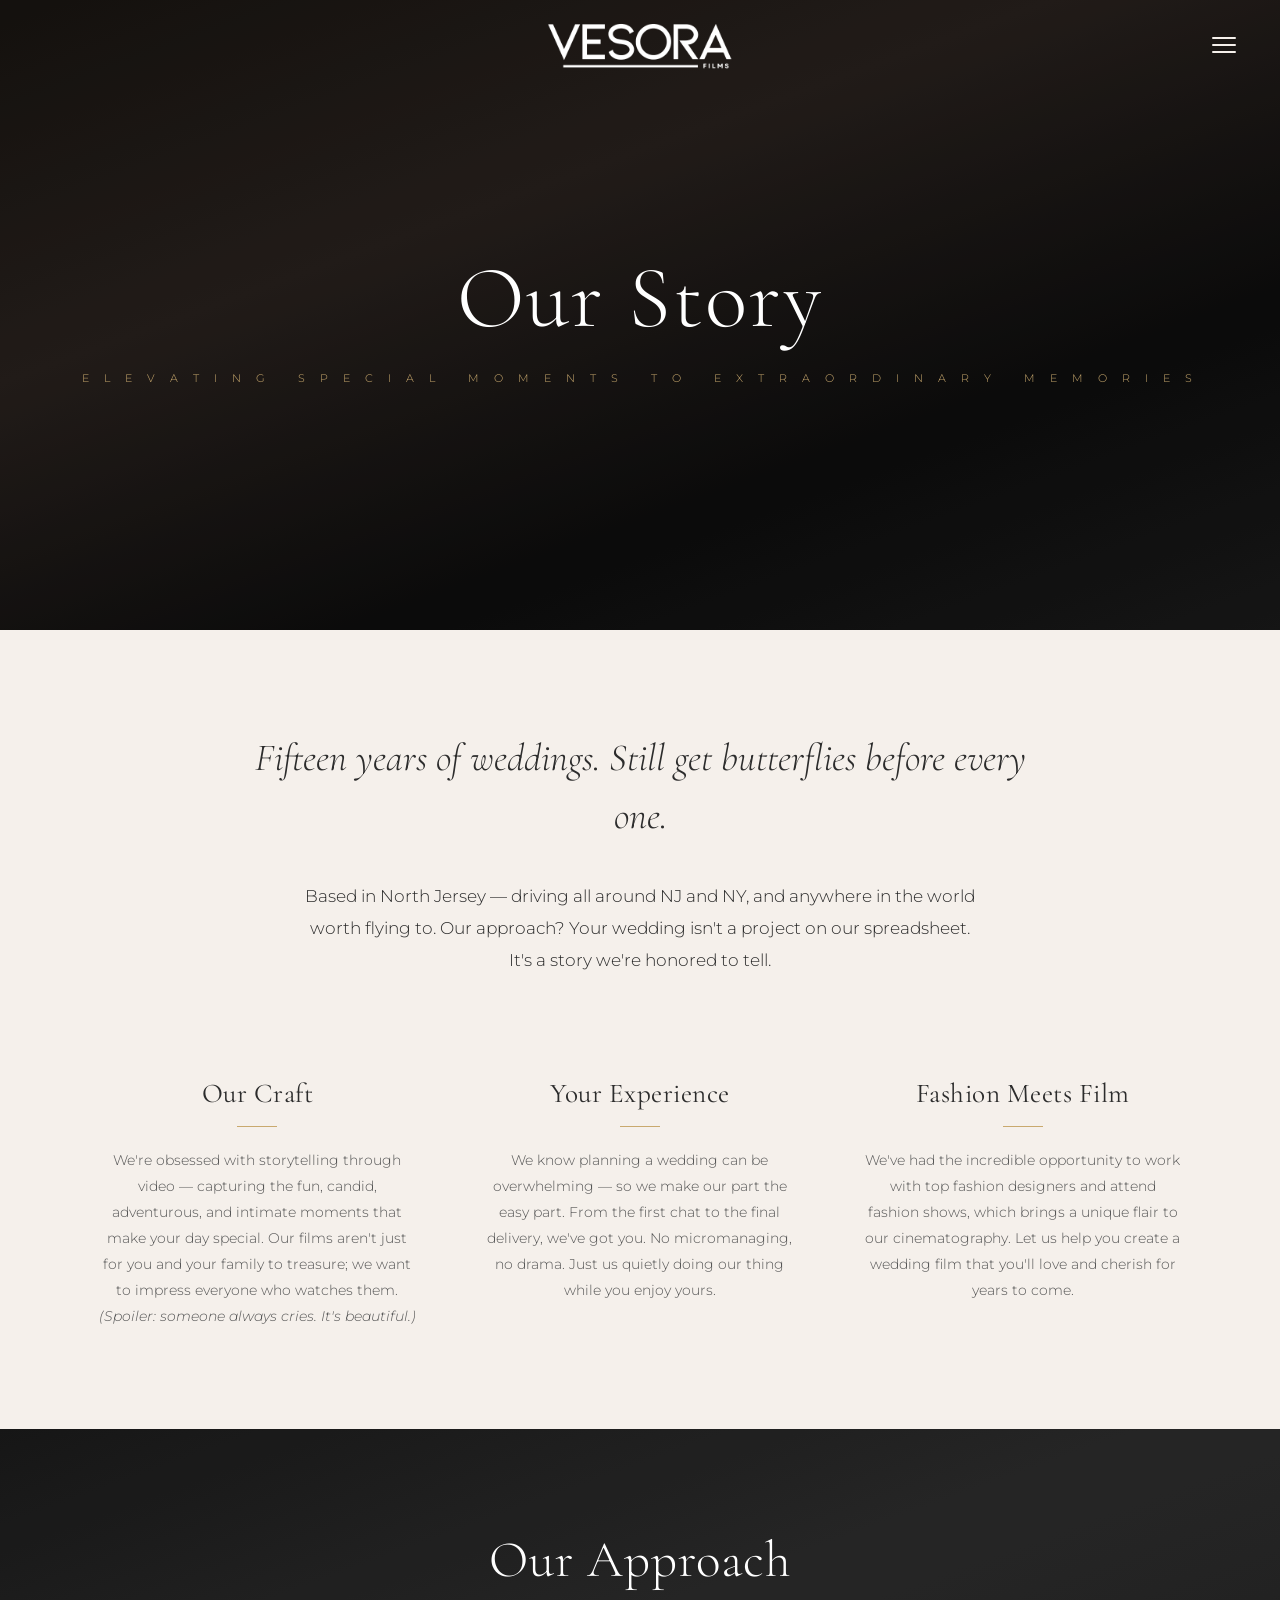
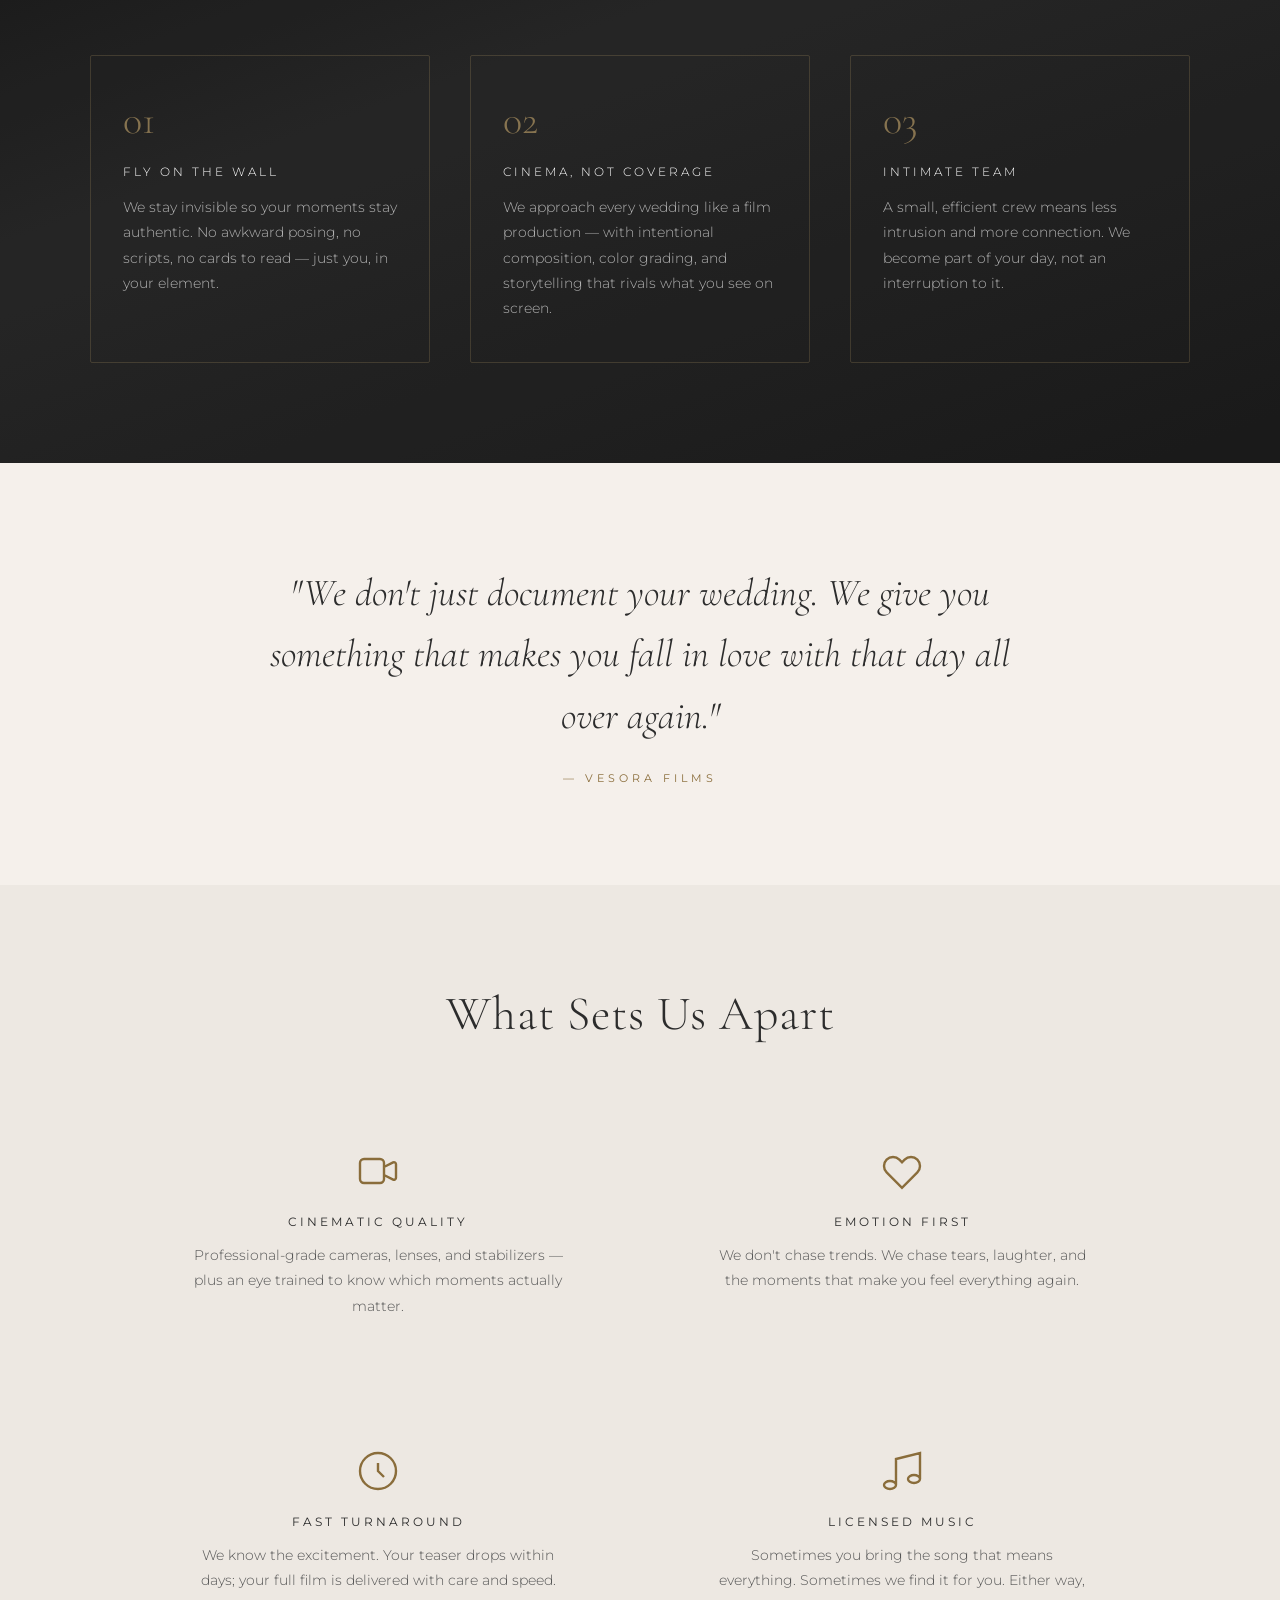
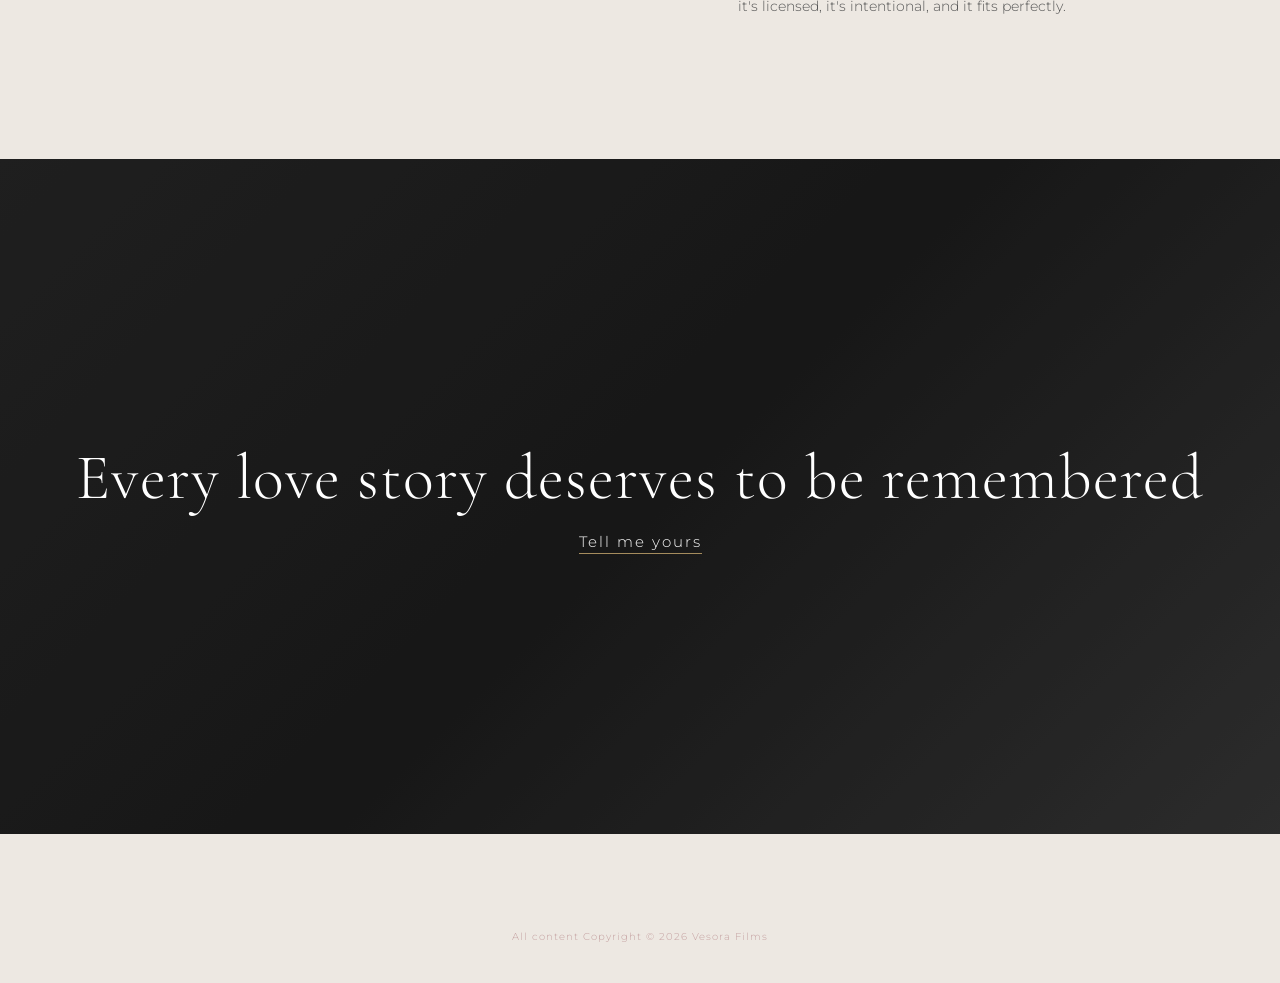
==== about.html @ 6b3a8701 "Initial commit — Vesora Films website" ====
<!DOCTYPE html>
<html lang="en">
<head>
    <meta charset="UTF-8">
    <meta name="viewport" content="width=device-width, initial-scale=1.0">
    <title>About — VESORA FILMS</title>
    <meta name="description" content="About Vesora Films — 15+ years of cinematic wedding videography serving New Jersey, New York, and worldwide. Raw. Real. Unrivaled.">
    <meta name="keywords" content="about Vesora Films, wedding videographer Clifton NJ, cinematic wedding filmmaker NYC, Long Island wedding cinematography, tri-state wedding video, Clifton, Paterson, Passaic, Wayne, Montclair, Morristown, Princeton, Hoboken, Jersey City, Newark, Fort Lee, Paramus, Hackensack, Ridgewood, Englewood, Teaneck, Short Hills, Summit, Westfield, Red Bank, Asbury Park, Atlantic City, Cape May, Manhattan, Brooklyn, Queens, Bronx, Staten Island, Long Island, Hamptons, Westchester, White Plains, Tarrytown, Garden City, Great Neck, Oyster Bay, Greenwich, Stamford, New Haven">
    <meta name="author" content="Vesora Films">
    <meta property="og:title" content="About — Vesora Films">
    <meta property="og:description" content="15+ years of cinematic wedding filmmaking serving New Jersey, New York, and worldwide.">
    <meta property="og:type" content="website">
    <meta name="geo.region" content="US-NJ">
    <meta name="geo.placename" content="Clifton, New Jersey">
    <link rel="stylesheet" href="style.css">
    <link rel="stylesheet" href="about.css">
    <link rel="preconnect" href="https://fonts.googleapis.com">
    <link rel="preconnect" href="https://fonts.gstatic.com" crossorigin>
    <link href="https://fonts.googleapis.com/css2?family=Cormorant+Garamond:ital,wght@0,300;0,400;1,300;1,400&family=Montserrat:wght@200;300;400&display=swap" rel="stylesheet">

    <script type="application/ld+json">
    {
      "@context": "https://schema.org",
      "@type": "LocalBusiness",
      "name": "Vesora Films",
      "description": "Cinematic wedding and event videography. Raw. Real. Unrivaled.",
      "url": "https://vesorafilms.com",
      "image": "logo-dark.png",
      "address": {
        "@type": "PostalAddress",
        "addressLocality": "Clifton",
        "addressRegion": "NJ",
        "addressCountry": "US"
      },
      "areaServed": [
        {"@type": "State", "name": "New Jersey"},
        {"@type": "State", "name": "New York"},
        {"@type": "State", "name": "Connecticut"},
        {"@type": "City", "name": "Clifton, NJ"},
        {"@type": "City", "name": "Paterson, NJ"},
        {"@type": "City", "name": "Passaic, NJ"},
        {"@type": "City", "name": "Wayne, NJ"},
        {"@type": "City", "name": "Montclair, NJ"},
        {"@type": "City", "name": "Morristown, NJ"},
        {"@type": "City", "name": "Hoboken, NJ"},
        {"@type": "City", "name": "Jersey City, NJ"},
        {"@type": "City", "name": "Newark, NJ"},
        {"@type": "City", "name": "Fort Lee, NJ"},
        {"@type": "City", "name": "Paramus, NJ"},
        {"@type": "City", "name": "Hackensack, NJ"},
        {"@type": "City", "name": "Ridgewood, NJ"},
        {"@type": "City", "name": "Englewood, NJ"},
        {"@type": "City", "name": "Princeton, NJ"},
        {"@type": "City", "name": "Short Hills, NJ"},
        {"@type": "City", "name": "Red Bank, NJ"},
        {"@type": "City", "name": "Asbury Park, NJ"},
        {"@type": "City", "name": "Manhattan, NY"},
        {"@type": "City", "name": "Brooklyn, NY"},
        {"@type": "City", "name": "Queens, NY"},
        {"@type": "City", "name": "Bronx, NY"},
        {"@type": "City", "name": "Staten Island, NY"},
        {"@type": "City", "name": "Long Island, NY"},
        {"@type": "City", "name": "Hamptons, NY"},
        {"@type": "City", "name": "Westchester, NY"},
        {"@type": "City", "name": "White Plains, NY"},
        {"@type": "City", "name": "Garden City, NY"},
        {"@type": "City", "name": "Great Neck, NY"},
        {"@type": "City", "name": "Greenwich, CT"},
        {"@type": "City", "name": "Stamford, CT"}
      ],
      "priceRange": "$$$",
      "knowsAbout": ["Wedding Videography", "Cinematic Films", "Event Cinematography"]
    }
    </script>
</head>
<body>

  <!-- ===== NAVIGATION ===== -->
  <nav id="navbar">
    <a href="index.html" class="nav-logo" aria-label="Vesora Films">
      <img class="logo-img logo-white" src="logo-white.png" alt="Vesora Films">
      <img class="logo-img logo-dark"  src="logo-dark.png"  alt="Vesora Films">
    </a>
    <button class="hamburger" id="hamburger" aria-label="Menu" aria-expanded="false">
      <span></span><span></span><span></span>
    </button>
  </nav>

  <!-- Mobile Full-Screen Menu -->
  <div class="mobile-menu" id="mobileMenu" aria-hidden="true">
    <ul>
      <li><a href="index.html" class="mob-link">H O M E</a></li>
      <li><a href="about.html" class="mob-link">A B O U T</a></li>
      <li><a href="contact.html" class="mob-link">C O N T A C T</a></li>
      <li><a href="packages.html" class="mob-link">P A C K A G E S</a></li>
      <li><a href="faq.html" class="mob-link">F A Q</a></li>
    </ul>
  </div>

  <!-- ===== ABOUT HERO ===== -->
  <section class="about-hero">
    <div class="about-hero-overlay"></div>
    <div class="about-hero-content">
      <h1 class="about-hero-title">Our Story</h1>
      <p class="about-hero-subtitle">E L E V A T I N G &nbsp; S P E C I A L &nbsp; M O M E N T S &nbsp; T O &nbsp; E X T R A O R D I N A R Y &nbsp; M E M O R I E S</p>
    </div>
  </section>

  <!-- ===== ABOUT INTRO ===== -->
  <section class="about-intro">
    <div class="about-intro-inner">
      <p class="about-intro-lead">
        Fifteen years of weddings. Still get butterflies before every one.
      </p>
      <p class="about-intro-body">
        Based in North Jersey — driving all around NJ and NY, and anywhere in the world worth flying to.
        Our approach? Your wedding isn't a project on our spreadsheet. It's a story we're honored to tell.
      </p>
    </div>
  </section>

  <!-- ===== STORY COLUMNS ===== -->
  <section class="about-story">
    <div class="about-story-inner">
      <div class="story-col">
        <h3 class="story-col-title">Our Craft</h3>
        <p>We're obsessed with storytelling through video — capturing the fun, candid, adventurous, and intimate moments that make your day special. Our films aren't just for you and your family to treasure; we want to impress everyone who watches them. <em>(Spoiler: someone always cries. It's beautiful.)</em></p>
      </div>
      <div class="story-col">
        <h3 class="story-col-title">Your Experience</h3>
        <p>We know planning a wedding can be overwhelming — so we make our part the easy part. From the first chat to the final delivery, we've got you. No micromanaging, no drama. Just us quietly doing our thing while you enjoy yours.</p>
      </div>
      <div class="story-col">
        <h3 class="story-col-title">Fashion Meets Film</h3>
        <p>We've had the incredible opportunity to work with top fashion designers and attend fashion
        shows, which brings a unique flair to our cinematography. Let us help you create a wedding
        film that you'll love and cherish for years to come.</p>
      </div>
    </div>
  </section>

  <!-- ===== PHILOSOPHY ===== -->
  <section class="about-philosophy">
    <div class="about-philosophy-bg"></div>
    <div class="about-philosophy-overlay"></div>
    <div class="about-philosophy-content">
      <h2 class="philosophy-title">Our Approach</h2>
      <div class="philosophy-grid">
        <div class="philosophy-card">
          <span class="philosophy-num">01</span>
          <h3>Fly on the Wall</h3>
          <p>We stay invisible so your moments stay authentic. No awkward posing, no scripts, no cards to read — just you, in your element.</p>
        </div>
        <div class="philosophy-card">
          <span class="philosophy-num">02</span>
          <h3>Cinema, Not Coverage</h3>
          <p>We approach every wedding like a film production — with intentional composition, color grading, and storytelling that rivals what you see on screen.</p>
        </div>
        <div class="philosophy-card">
          <span class="philosophy-num">03</span>
          <h3>Intimate Team</h3>
          <p>A small, efficient crew means less intrusion and more connection. We become part of your day, not an interruption to it.</p>
        </div>
      </div>
    </div>
  </section>

  <!-- ===== SPLIT SECTION — QUOTE ===== -->
  <section class="about-quote-section">
    <div class="about-quote-inner">
      <blockquote class="about-blockquote">
        "We don't just document your wedding. We give you something that makes you fall in love with that day all over again."
      </blockquote>
      <p class="about-quote-attribution">— Vesora Films</p>
    </div>
  </section>

  <!-- ===== WHAT SETS US APART ===== -->
  <section class="about-difference">
    <div class="about-difference-inner">
      <h2 class="about-diff-title">What Sets Us Apart</h2>
      <div class="about-diff-grid">
        <div class="about-diff-item">
          <div class="diff-icon">
            <svg viewBox="0 0 24 24" fill="none" stroke="currentColor" stroke-width="1.2"><path d="M15 10l4.553-2.276A1 1 0 0121 8.618v6.764a1 1 0 01-1.447.894L15 14M5 18h8a2 2 0 002-2V8a2 2 0 00-2-2H5a2 2 0 00-2 2v8a2 2 0 002 2z"/></svg>
          </div>
          <h3>Cinematic Quality</h3>
          <p>Professional-grade cameras, lenses, and stabilizers — plus an eye trained to know which moments actually matter.</p>
        </div>
        <div class="about-diff-item">
          <div class="diff-icon">
            <svg viewBox="0 0 24 24" fill="none" stroke="currentColor" stroke-width="1.2"><path d="M4.318 6.318a4.5 4.5 0 000 6.364L12 20.364l7.682-7.682a4.5 4.5 0 00-6.364-6.364L12 7.636l-1.318-1.318a4.5 4.5 0 00-6.364 0z"/></svg>
          </div>
          <h3>Emotion First</h3>
          <p>We don't chase trends. We chase tears, laughter, and the moments that make you feel everything again.</p>
        </div>
        <div class="about-diff-item">
          <div class="diff-icon">
            <svg viewBox="0 0 24 24" fill="none" stroke="currentColor" stroke-width="1.2"><path d="M12 8v4l3 3m6-3a9 9 0 11-18 0 9 9 0 0118 0z"/></svg>
          </div>
          <h3>Fast Turnaround</h3>
          <p>We know the excitement. Your teaser drops within days; your full film is delivered with care and speed.</p>
        </div>
        <div class="about-diff-item">
          <div class="diff-icon">
            <svg viewBox="0 0 24 24" fill="none" stroke="currentColor" stroke-width="1.2"><path d="M9 19V6l12-3v13M9 19c0 1.105-1.343 2-3 2s-3-.895-3-2 1.343-2 3-2 3 .895 3 2zm12-3c0 1.105-1.343 2-3 2s-3-.895-3-2 1.343-2 3-2 3 .895 3 2z"/></svg>
          </div>
          <h3>Licensed Music</h3>
          <p>Sometimes you bring the song that means everything. Sometimes we find it for you. Either way, it's licensed, it's intentional, and it fits perfectly.</p>
        </div>
      </div>
    </div>
  </section>

  <!-- ===== CTA ===== -->
  <section class="cta-section" id="contact">
    <div class="cta-bg" style="background-image:linear-gradient(135deg, #1a1a1a 0%, #0e0e0e 50%, #2c2c2c 100%)"></div>
    <div class="cta-overlay"></div>
    <div class="cta-content">
      <h2 class="cta-heading">Every love story deserves to be remembered</h2>
      <a href="contact.html" class="cta-link cta-btn">Tell me yours</a>
    </div>
  </section>

  <!-- ===== FOOTER ===== -->
  <footer class="footer">
    <a href="index.html" class="footer-logo" aria-label="Vesora Films">
      <img class="logo-img logo-dark" src="logo-dark.png" alt="Vesora Films" style="width:180px;margin:0 auto;">
    </a>
    <p class="footer-copy">All content Copyright &copy; 2026 Vesora Films</p>
  </footer>

  <script src="script.js"></script>
</body>
</html>
---- style.css ----
/* ── BRAND PALETTE ─────────────────────────────────────────
   Creamy White  #F5F0EB  → backgrounds
   Champagne     #C9A96E  → accents, buttons, labels
   Dark Gray     #2C2C2C  → text
   Dusty Rose    #C4A0A0  → details, arrows, names
   ─────────────────────────────────────────────────────── */
:root {
  --cream:       #F5F0EB;
  --champagne:   #C9A96E;
  --dark:        #2C2C2C;
  --rose:        #C4A0A0;
  --footer-bg:   #EDE8E2;
}

/* =======================================
   VESORA FILMS — style.css
   Vesora Films — vesorafilms.com
   ======================================= */

/* ---- RESET & BASE ---- */
*, *::before, *::after { margin: 0; padding: 0; box-sizing: border-box; }
html { scroll-behavior: smooth; font-size: 16px; }

body {
  font-family: 'Montserrat', sans-serif;
  font-weight: 300;
  color: #2C2C2C;
  background: #F5F0EB;
  overflow-x: hidden;
}

a { text-decoration: none; color: inherit; }
img { display: block; width: 100%; height: 100%; object-fit: cover; }
ul { list-style: none; }

/* ---- NAVIGATION ---- */
#navbar {
  position: fixed;
  top: 0; left: 0; width: 100%;
  z-index: 900;
  display: grid;
  grid-template-columns: 1fr auto 1fr;
  align-items: center;
  padding: 0 40px;
  transition: background 0.35s ease;
}

#navbar.opaque {
  background: rgba(50, 50, 50, 0.45); /* Semi-transparent grey */
  backdrop-filter: blur(8px);
  box-shadow: 0 1px 0 rgba(0,0,0,0.2);
}

.nav-left,
.nav-right {
  display: flex;
  gap: 40px;
  align-items: center;
}

.nav-left  { margin-right: auto; }
.nav-right { margin-left:  auto; }

#navbar a:not(.nav-logo) {
  font-size: 0.7rem;
  letter-spacing: 2px;
  color: #fff;
  transition: opacity 0.2s;
  white-space: nowrap;
}

/* links stay white on scroll */

#navbar a:not(.nav-logo):hover { opacity: 0.6; }

/* Logo image — two versions: white (on dark hero) and dark (on light bg) */
.nav-logo {
  grid-column: 2;
  display: flex;
  justify-self: center;
  align-items: center;
  height: 90px;
  overflow: hidden;
}

.logo-img {
  /* Logo PNG is 1024×1024 with padding; 200px renders the mark well while container crops the rest */
  height: 200px;
  width: auto;
  display: block;
  transition: opacity 0.35s ease;
}

/* Always white logo — never swaps */
.logo-white { display: block; }
.logo-dark  { display: none; }

/* Hamburger — hidden on desktop */
.hamburger {
  display: flex;
  flex-direction: column;
  gap: 5px;
  background: none;
  border: none;
  cursor: pointer;
  padding: 4px;
  z-index: 1000;
  grid-column: 3;
  justify-self: end;
  align-self: center;
}
.hamburger span {
  display: block;
  width: 24px; height: 2px;
  background: #F5F0EB;
  border-radius: 2px;
  transition: all 0.3s ease;
}
/* hamburger stays white on scroll */
.hamburger.open span:nth-child(1) { transform: translateY(7px) rotate(45deg); }
.hamburger.open span:nth-child(2) { opacity: 0; }
.hamburger.open span:nth-child(3) { transform: translateY(-7px) rotate(-45deg); }

/* Mobile Full-Screen Menu */
.mobile-menu {
  position: fixed;
  inset: 0;
  background: #F5F0EB;
  z-index: 800;
  display: flex;
  align-items: center;
  justify-content: center;
  transform: translateX(-100%);
  transition: transform 0.4s cubic-bezier(0.77,0,0.18,1);
}
.mobile-menu.open { transform: translateX(0); }
.mobile-menu ul { text-align: center; }
.mobile-menu ul li { margin: 24px 0; }
.mob-link {
  font-size: 1.3rem;
  letter-spacing: 4px;
  color: #2C2C2C;
  font-weight: 300;
  transition: opacity 0.2s;
}
.mob-link:hover { color: #C9A96E; opacity: 1; }

/* ---- HERO ---- */
.hero {
  position: relative;
  width: 100%;
  height: 100vh;
  min-height: 500px;
  overflow: hidden;
  /* Placeholder cinematic gradient - swap for your real video */
  background: linear-gradient(160deg, #1a1612 0%, #2c2420 35%, #0e0e0e 70%, #1c1c1c 100%);
}
/* Hide broken img tag - gradient shows behind it */
.hero-img[src^='data:'] { opacity: 0; }
.hero-media {
  position: absolute;
  inset: 0;
}
.hero-img,
.hero-video {
  width: 100%; height: 100%;
  object-fit: cover;
  object-position: center;
}

/* ---- INTRO / ABOUT ---- */
.intro {
  background: #F5F0EB;
  text-align: center;
  padding: 100px 5%;
}
.intro-inner {
  max-width: 900px;
  margin: 0 auto;
}

.intro-tagline {
  font-family: 'Cormorant Garamond', serif;
  font-size: clamp(2.4rem, 6vw, 4rem);
  font-weight: 400;
  letter-spacing: -1px;
  margin-bottom: 32px;
  color: #2C2C2C;
}

.intro-sub {
  font-size: clamp(0.7rem, 1.5vw, 0.85rem);
  letter-spacing: 4px;
  font-weight: 400;
  line-height: 1.9;
  color: #8a6d3b;
  margin-bottom: 36px;
  text-transform: uppercase;
}

.intro-body {
  font-size: clamp(0.9rem, 1.6vw, 1.05rem);
  line-height: 1.85;
  color: #2C2C2C;
  font-weight: 300;
  max-width: 750px;
  margin: 0 auto;
}

/* ---- FILM PANELS ---- */
.films {
  display: flex;
  flex-direction: column;
}

.film-panel {
  position: relative;
  width: 100%;
  height: 70vh;
  min-height: 420px;
  overflow: hidden;
  cursor: pointer;
}
/* Cinematic placeholder gradients for each film panel */
#film1 .film-bg { background: linear-gradient(135deg, #2c2c2c 0%, #1a1a1a 50%, #3d3533 100%); }
#film2 .film-bg { background: linear-gradient(135deg, #3a2a2a 0%, #2c1a1a 50%, #4a3030 100%); }
#film3 .film-bg { background: linear-gradient(135deg, #2a2a3a 0%, #1a1a2c 50%, #303040 100%); }

.film-bg {
  position: absolute;
  inset: 0;
  background-size: cover;
  background-position: center;
  transition: transform 0.6s ease;
}
.film-panel:hover .film-bg { transform: scale(1.03); }

.film-overlay {
  position: absolute;
  inset: 0;
  background: rgba(0,0,0,0.08);
  transition: background 0.3s;
}
.film-panel:hover .film-overlay { background: rgba(196,160,160,0.12); }

.film-play {
  position: absolute;
  inset: 0;
  display: flex;
  flex-direction: column;
  align-items: center;
  justify-content: center;
  color: #fff;
  gap: 16px;
}

.play-label {
  font-size: 0.75rem;
  letter-spacing: 5px;
  font-weight: 300;
  text-shadow: 0 1px 4px rgba(0,0,0,0.4);
}

.play-circle {
  width: 60px; height: 60px;
  border: 2px solid rgba(255,255,255,0.85);
  border-radius: 50%;
  display: flex;
  align-items: center;
  justify-content: center;
  transition: background 0.3s, transform 0.3s;
}
.film-panel:hover .play-circle {
  background: rgba(201,169,110,0.12);
  transform: scale(1.1);
}
.play-circle svg {
  width: 20px;
  margin-left: 4px;
  color: #fff;
}

/* ---- LOVE NOTES ---- */
.love-notes {
  background: #F5F0EB;
  padding: 80px 5%;
  position: relative;
  overflow: hidden;
}

.love-title {
  text-align: right;
  font-size: 0.7rem;
  letter-spacing: 4px;
  font-weight: 400;
  color: #C4A0A0;
  margin-bottom: 48px;
  padding-right: 5%;
}

.testimonial-track {
  display: flex;
  transition: transform 0.5s cubic-bezier(0.77,0,0.18,1);
  will-change: transform;
}

.testimonial-slide {
  min-width: 100%;
  display: flex;
  align-items: center;
  gap: 8%;
  padding: 0 8%;
}

.t-photo {
  flex: 0 0 240px;
  height: 340px;
  border-radius: 2px;
  overflow: hidden;
  background: linear-gradient(160deg, #E8DDD5 0%, #D4C4BE 100%);
}
.t-photo img[src^='data:'] { opacity: 0; }

@media (max-width: 768px) {
  .t-photo { flex: 0 0 100%; height: 260px; }
  .testimonial-slide { flex-direction: column; gap: 32px; padding: 0 4%; }
}

.t-text {
  flex: 1;
  min-width: 0;
}

.t-text blockquote {
  font-family: 'Cormorant Garamond', serif;
  font-size: clamp(1.1rem, 2.5vw, 1.5rem);
  font-style: italic;
  line-height: 1.7;
  color: #2C2C2C;
  margin-bottom: 24px;
}

.t-couple {
  font-size: 0.65rem;
  letter-spacing: 4px;
  color: #C4A0A0;
  font-weight: 400;
}

/* Arrows */
.t-arrow {
  position: absolute;
  top: 50%;
  transform: translateY(-50%);
  background: none;
  border: none;
  cursor: pointer;
  font-size: 3rem;
  color: #C4A0A0;
  line-height: 1;
  transition: color 0.2s;
  z-index: 10;
  padding: 0 16px;
  user-select: none;
}
.t-arrow:hover { color: #C9A96E; }
.t-prev { left: 0; }
.t-next { right: 0; }

/* ---- CTA SECTION ---- */
.cta-section {
  position: relative;
  height: 75vh;
  min-height: 440px;
  display: flex;
  align-items: center;
  justify-content: center;
  text-align: center;
  overflow: hidden;
}

.cta-bg {
  position: absolute;
  inset: 0;
  background-size: cover;
  background-position: center;
  background: linear-gradient(160deg, #1a1a1a 0%, #0e0e0e 50%, #2c2c2c 100%);
}

.cta-overlay {
  position: absolute;
  inset: 0;
  background: rgba(44,44,44,0.30);
}

.cta-content {
  position: relative;
  z-index: 2;
  color: #fff;
  padding: 0 20px;
}

.cta-heading {
  font-family: 'Cormorant Garamond', serif;
  font-size: clamp(2rem, 6vw, 4rem);
  font-weight: 300;
  margin-bottom: 16px;
  letter-spacing: 1px;
}

.cta-link {
  display: inline-block;
  font-size: 0.95rem;
  letter-spacing: 2px;
  color: #fff;
  border-bottom: 1px solid rgba(201,169,110,0.8);
  padding-bottom: 2px;
  transition: opacity 0.2s;
}
.cta-link:hover { opacity: 0.7; }

/* ---- INSTAGRAM BLOCK ---- */
.instagram-block {
  background: #F5F0EB;
  text-align: center;
  padding: 60px 5%;
}

.ig-label {
  font-size: 0.65rem;
  letter-spacing: 5px;
  color: #8a6d3b;
  margin-bottom: 20px;
  font-weight: 400;
}

.ig-note {
  font-size: 0.8rem;
  color: #C4A0A0;
  letter-spacing: 1px;
  line-height: 1.8;
  max-width: 640px;
  margin: 0 auto;
}

/* ---- FOOTER ---- */
.footer {
  background: #EDE8E2;
  text-align: center;
  padding: 60px 20px 40px;
}

.footer-logo { display: inline-block; margin-bottom: 20px; }
/* footer logo sized inline */

.footer-copy {
  font-size: 0.65rem;
  letter-spacing: 1px;
  color: #C4A0A0;
  margin-top: 12px;
}

/* ---- LIGHTBOX ---- */
.lightbox {
  position: fixed;
  inset: 0;
  background: rgba(0,0,0,0.9);
  z-index: 9999;
  display: flex;
  align-items: center;
  justify-content: center;
  opacity: 0;
  pointer-events: none;
  transition: opacity 0.3s ease;
}
.lightbox.open { opacity: 1; pointer-events: all; }

.lightbox-inner {
  position: relative;
  width: 90vw;
  max-width: 960px;
}

.lightbox-close {
  position: absolute;
  top: -44px; right: 0;
  background: none; border: none;
  color: #fff; font-size: 2.5rem;
  cursor: pointer;
  line-height: 1;
  opacity: 0.7;
  transition: opacity 0.2s;
}
.lightbox-close:hover { opacity: 1; }

.lightbox-video-wrap {
  position: relative;
  padding-bottom: 56.25%;
  height: 0;
  background: #000;
}
.lightbox-video-wrap iframe,
.lightbox-video-wrap video {
  position: absolute;
  inset: 0;
  width: 100%; height: 100%;
  border: none;
}

/* ====================================
   RESPONSIVE
   ==================================== */

/* Tablet */
@media (max-width: 900px) {
  .t-photo { flex: 0 0 180px; height: 260px; }
}

/* Mobile */
@media (max-width: 600px) {
  #navbar { padding: 14px 20px; }

  /* Larger touch target for hamburger */
  .hamburger { padding: 10px; }

  .intro { padding: 72px 6%; }

  .intro-tagline { font-size: 2.2rem; }
  .intro-sub { letter-spacing: 2px; font-size: 0.7rem; }

  .film-panel { height: 56vw; min-height: 260px; }

  .love-notes { padding: 60px 0; }
  .love-title { padding-right: 6%; }

  .testimonial-slide {
    flex-direction: column;
    padding: 0 6%;
    gap: 24px;
  }
  .t-photo { flex: 0 0 100%; height: 240px; }
  .t-text blockquote { font-size: 1rem; }

  /* Move arrows below testimonial on mobile so they don't overlap stacked content */
  .t-arrow {
    font-size: 2rem;
    top: auto;
    bottom: 0;
    transform: none;
  }

  .cta-heading { font-size: 2rem; }

  /* Prevent ig-label overflow on narrow screens */
  .ig-label {
    font-size: 0.55rem;
    letter-spacing: 2px;
  }
}
---- about.css ----
/* ═══════════════════════════════════════════════
   ABOUT PAGE — about.css
   Vesora Films
   ═══════════════════════════════════════════════ */

/* ---- ABOUT HERO ---- */
.about-hero {
  position: relative;
  width: 100%;
  height: 70vh;
  min-height: 400px;
  display: flex;
  align-items: center;
  justify-content: center;
  text-align: center;
  overflow: hidden;
  background: linear-gradient(160deg, #1a1612 0%, #2c2420 35%, #0e0e0e 70%, #1c1c1c 100%);
}

.about-hero-overlay {
  position: absolute;
  inset: 0;
  background: rgba(0, 0, 0, 0.25);
}

.about-hero-content {
  position: relative;
  z-index: 2;
  color: #fff;
  padding: 0 20px;
}

.about-hero-title {
  font-family: 'Cormorant Garamond', serif;
  font-size: clamp(3rem, 8vw, 5.5rem);
  font-weight: 300;
  letter-spacing: 2px;
  margin-bottom: 20px;
  opacity: 0;
  transform: translateY(30px);
  animation: fadeUp 1s ease 0.3s forwards;
}

.about-hero-subtitle {
  font-family: 'Montserrat', sans-serif;
  font-size: 0.7rem;
  letter-spacing: 6px;
  font-weight: 300;
  color: var(--champagne);
  opacity: 0;
  animation: fadeUp 1s ease 0.6s forwards;
}

@keyframes fadeUp {
  to {
    opacity: 1;
    transform: translateY(0);
  }
}

/* ---- ABOUT INTRO ---- */
.about-intro {
  background: var(--cream);
  padding: 100px 5%;
  text-align: center;
}

.about-intro-inner {
  max-width: 800px;
  margin: 0 auto;
}

.about-intro-lead {
  font-family: 'Cormorant Garamond', serif;
  font-size: clamp(1.6rem, 3.5vw, 2.4rem);
  font-weight: 300;
  font-style: italic;
  color: var(--dark);
  margin-bottom: 36px;
  line-height: 1.5;
}

.about-intro-body {
  font-family: 'Montserrat', sans-serif;
  font-size: clamp(0.9rem, 1.5vw, 1.05rem);
  font-weight: 300;
  line-height: 1.9;
  color: var(--dark);
  max-width: 680px;
  margin: 0 auto;
}

/* ---- PHILOSOPHY (dark section) ---- */
.about-philosophy {
  position: relative;
  padding: 100px 5%;
  overflow: hidden;
}

.about-philosophy-bg {
  position: absolute;
  inset: 0;
  background: linear-gradient(160deg, #1a1a1a 0%, #2c2c2c 40%, #1e1e1e 100%);
}

.about-philosophy-overlay {
  position: absolute;
  inset: 0;
  background: rgba(0,0,0,0.15);
}

.about-philosophy-content {
  position: relative;
  z-index: 2;
  max-width: 1100px;
  margin: 0 auto;
}

.philosophy-title {
  font-family: 'Cormorant Garamond', serif;
  font-size: clamp(2rem, 5vw, 3.2rem);
  font-weight: 300;
  color: #fff;
  text-align: center;
  margin-bottom: 64px;
  letter-spacing: 1px;
}

.philosophy-grid {
  display: grid;
  grid-template-columns: repeat(3, 1fr);
  gap: 40px;
}

.philosophy-card {
  padding: 40px 32px;
  border: 1px solid rgba(201, 169, 110, 0.2);
  border-radius: 2px;
  transition: border-color 0.4s ease, transform 0.4s ease;
}

.philosophy-card:hover {
  border-color: rgba(201, 169, 110, 0.5);
  transform: translateY(-4px);
}

.philosophy-num {
  font-family: 'Cormorant Garamond', serif;
  font-size: 2.5rem;
  font-weight: 300;
  color: var(--champagne);
  display: block;
  margin-bottom: 20px;
  opacity: 0.6;
}

.philosophy-card h3 {
  font-family: 'Montserrat', sans-serif;
  font-size: 0.75rem;
  letter-spacing: 3px;
  text-transform: uppercase;
  color: #fff;
  font-weight: 300;
  margin-bottom: 16px;
}

.philosophy-card p {
  font-family: 'Montserrat', sans-serif;
  font-size: 0.88rem;
  font-weight: 300;
  line-height: 1.8;
  color: rgba(255, 255, 255, 0.65);
}

/* ---- QUOTE SECTION ---- */
.about-quote-section {
  background: var(--cream);
  padding: 100px 5%;
  text-align: center;
}

.about-quote-inner {
  max-width: 800px;
  margin: 0 auto;
}

.about-blockquote {
  font-family: 'Cormorant Garamond', serif;
  font-size: clamp(1.5rem, 3.5vw, 2.4rem);
  font-style: italic;
  font-weight: 300;
  line-height: 1.6;
  color: var(--dark);
  margin-bottom: 24px;
}

.about-quote-attribution {
  font-family: 'Montserrat', sans-serif;
  font-size: 0.7rem;
  letter-spacing: 4px;
  text-transform: uppercase;
  color: #8a6d3b;
  font-weight: 400;
}

/* ---- WHAT SETS US APART ---- */
.about-difference {
  background: #EDE8E2;
  padding: 100px 5%;
}

.about-difference-inner {
  max-width: 1000px;
  margin: 0 auto;
}

.about-diff-title {
  font-family: 'Cormorant Garamond', serif;
  font-size: clamp(2rem, 5vw, 3rem);
  font-weight: 300;
  color: var(--dark);
  text-align: center;
  margin-bottom: 64px;
  letter-spacing: 1px;
}

.about-diff-grid {
  display: grid;
  grid-template-columns: repeat(2, 1fr);
  gap: 48px;
}

.about-diff-item {
  text-align: center;
  padding: 40px 24px;
}

.diff-icon {
  width: 48px;
  height: 48px;
  margin: 0 auto 20px;
  color: #8a6d3b;
}

.diff-icon svg {
  width: 100%;
  height: 100%;
}

.about-diff-item h3 {
  font-family: 'Montserrat', sans-serif;
  font-size: 0.72rem;
  letter-spacing: 3px;
  text-transform: uppercase;
  font-weight: 400;
  color: var(--dark);
  margin-bottom: 14px;
}

.about-diff-item p {
  font-family: 'Montserrat', sans-serif;
  font-size: 0.88rem;
  font-weight: 300;
  line-height: 1.8;
  color: #555;
  max-width: 380px;
  margin: 0 auto;
}

/* ═══════════════════════════════════════
   RESPONSIVE
   ═══════════════════════════════════════ */

@media (max-width: 768px) {
  .about-hero { height: 55vh; min-height: 340px; }
  .about-hero-title { font-size: 2.8rem; }

  .philosophy-grid {
    grid-template-columns: 1fr;
    gap: 28px;
  }

  .philosophy-card { padding: 32px 24px; }

  .about-diff-grid {
    grid-template-columns: 1fr;
    gap: 32px;
  }

  .about-intro { padding: 72px 6%; }
  .about-philosophy { padding: 72px 5%; }
  .about-quote-section { padding: 72px 6%; }
  .about-difference { padding: 72px 5%; }
}

@media (max-width: 480px) {
  .about-hero-title { font-size: 2.2rem; }
  .about-hero-subtitle {
    font-size: 0.5rem;
    letter-spacing: 2px;
    overflow: hidden;
    max-width: 100%;
  }
  .philosophy-num { font-size: 2rem; }
}

/* ---- STORY COLUMNS (3-col text section) ---- */
.about-story {
  background: var(--cream);
  padding: 0 5% 100px;
}

.about-story-inner {
  max-width: 1100px;
  margin: 0 auto;
  display: grid;
  grid-template-columns: repeat(3, 1fr);
  gap: 48px;
}

.story-col {
  text-align: center;
  padding: 0 8px;
}

.story-col-title {
  font-family: 'Cormorant Garamond', serif;
  font-size: clamp(1.3rem, 2.5vw, 1.7rem);
  font-weight: 400;
  color: var(--dark);
  margin-bottom: 20px;
  letter-spacing: 0.5px;
}

.story-col-title::after {
  content: '';
  display: block;
  width: 40px;
  height: 1px;
  background: var(--champagne);
  margin: 16px auto 0;
}

.story-col p {
  font-family: 'Montserrat', sans-serif;
  font-size: 0.88rem;
  font-weight: 300;
  line-height: 1.85;
  color: #555;
}

@media (max-width: 768px) {
  .about-story-inner {
    grid-template-columns: 1fr;
    gap: 40px;
  }
  .about-story { padding: 0 6% 72px; }
}
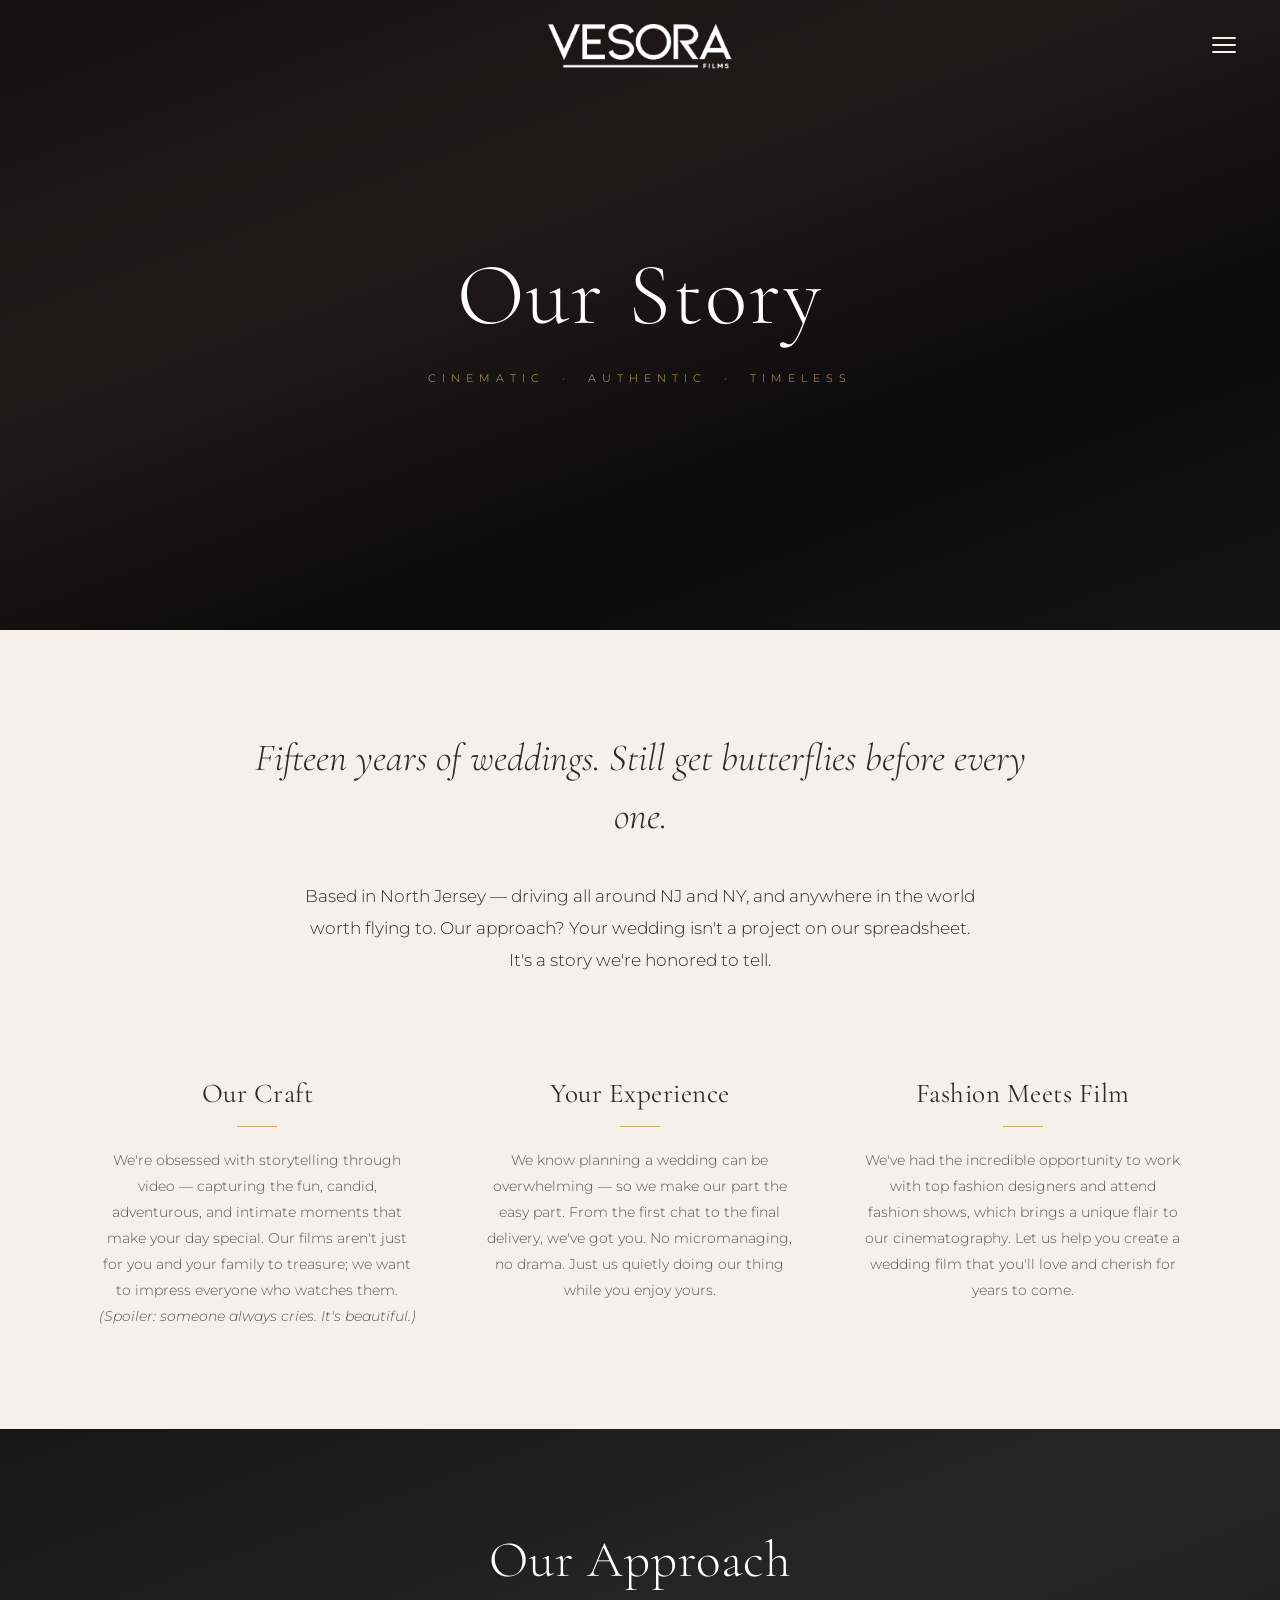
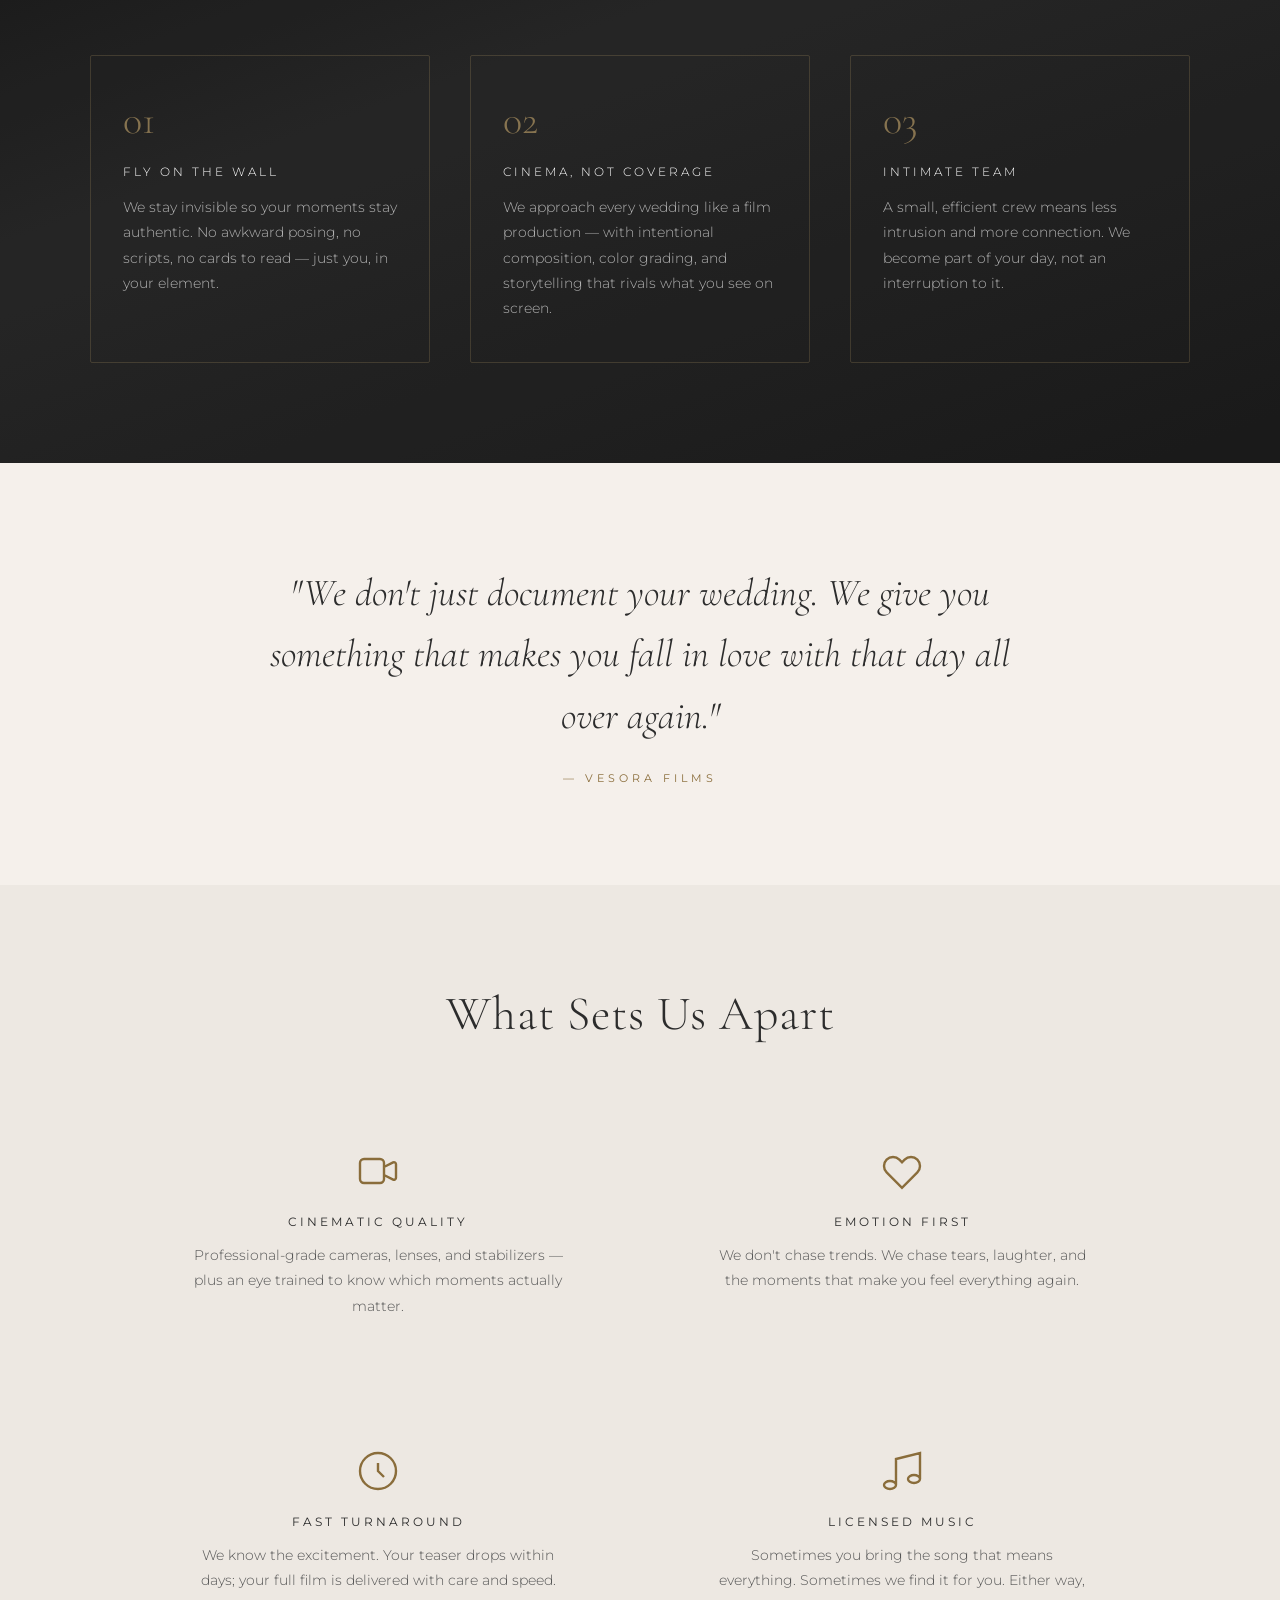
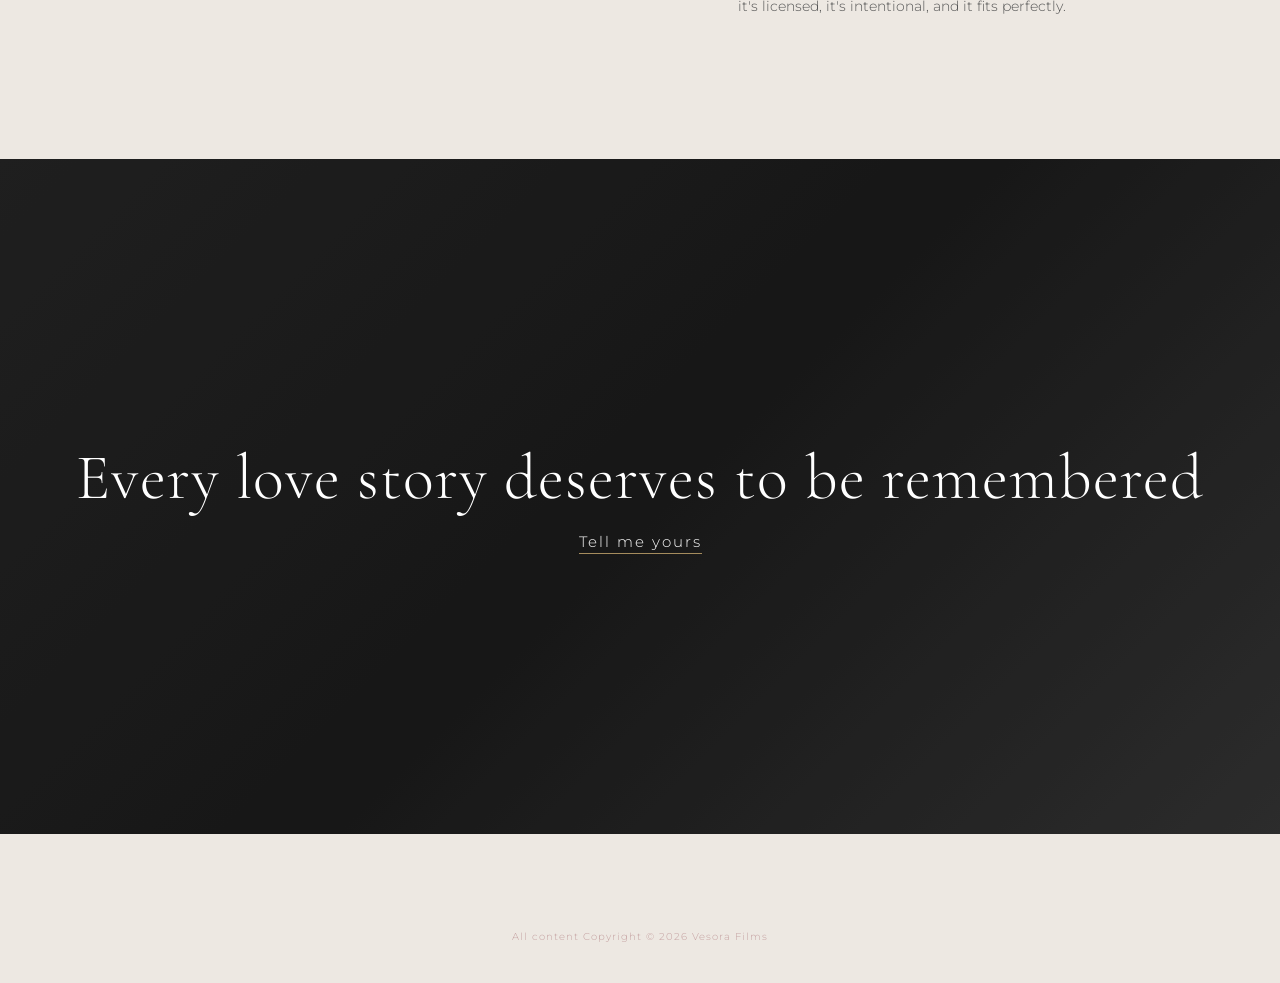
==== commit 36e2f6e5: "fix: mobile responsive text — subtitle as real words with letter-spacing, portfolio 3-panel layout, " ====
--- a/about.html
+++ b/about.html
@@ -91,6 +91,7 @@
     <ul>
       <li><a href="index.html" class="mob-link">H O M E</a></li>
       <li><a href="about.html" class="mob-link">A B O U T</a></li>
+      <li><a href="portfolio.html" class="mob-link">P O R T F O L I O</a></li>
       <li><a href="contact.html" class="mob-link">C O N T A C T</a></li>
       <li><a href="packages.html" class="mob-link">P A C K A G E S</a></li>
       <li><a href="faq.html" class="mob-link">F A Q</a></li>
@@ -102,7 +103,7 @@
     <div class="about-hero-overlay"></div>
     <div class="about-hero-content">
       <h1 class="about-hero-title">Our Story</h1>
-      <p class="about-hero-subtitle">E L E V A T I N G &nbsp; S P E C I A L &nbsp; M O M E N T S &nbsp; T O &nbsp; E X T R A O R D I N A R Y &nbsp; M E M O R I E S</p>
+      <p class="about-hero-subtitle">CINEMATIC · AUTHENTIC · TIMELESS</p>
     </div>
   </section>
 
--- a/style.css
+++ b/style.css
@@ -285,7 +285,7 @@
   background: #F5F0EB;
   padding: 80px 5%;
   position: relative;
-  overflow: hidden;
+  overflow-x: hidden;
 }
 
 .love-title {
@@ -520,6 +520,9 @@
 @media (max-width: 600px) {
   #navbar { padding: 14px 20px; }
 
+  .nav-logo { height: 60px; }
+  .logo-img { height: 120px; }
+
   /* Larger touch target for hamburger */
   .hamburger { padding: 10px; }
 
@@ -557,3 +560,128 @@
     letter-spacing: 2px;
   }
 }
+
+/* =============================================
+   SCROLL REVEAL ANIMATIONS
+   ============================================= */
+.reveal-up {
+  opacity: 0;
+  transform: translateY(36px);
+  transition: opacity 0.8s ease, transform 0.8s ease;
+}
+.reveal-up.is-visible {
+  opacity: 1;
+  transform: translateY(0);
+}
+
+/* Film panels — slightly longer transition for cinematic feel */
+.film-panel.reveal-up {
+  transition: opacity 1s ease, transform 0.9s ease;
+}
+
+/* Intro text — cascade */
+.intro-tagline.reveal-up { transition-delay: 0ms; }
+.intro-sub.reveal-up     { transition-delay: 120ms; }
+.intro-body.reveal-up    { transition-delay: 240ms; }
+
+/* CTA section */
+.cta-heading.reveal-up { transition-delay: 0ms; }
+.cta-link.reveal-up    { transition-delay: 180ms; }
+
+/* Footer strip */
+.ig-label.reveal-up { transition-delay: 0ms; }
+.ig-note.reveal-up  { transition-delay: 120ms; }
+
+/* =============================================
+   MOBILE-FIRST FILM PANEL FIXES
+   ============================================= */
+
+/* Desktop: keep 70vh panels */
+/* Mobile: reduce to 55vw height so all 3 fit comfortably above fold on scroll */
+@media (max-width: 768px) {
+  .film-panel {
+    height: 55vw;
+    min-height: 240px;
+  }
+
+  /* Play button — always visible on mobile (no hover) */
+  .film-play {
+    opacity: 1;
+  }
+
+  .play-label {
+    font-size: 0.6rem;
+    letter-spacing: 3px;
+  }
+
+  .play-circle {
+    width: 48px;
+    height: 48px;
+  }
+
+  .play-circle svg {
+    width: 16px;
+  }
+}
+
+@media (max-width: 480px) {
+  .film-panel {
+    height: 60vw;
+    min-height: 200px;
+  }
+}
+
+/* =============================================
+   FIX: SCALABLE LABELS ON MOBILE
+   ============================================= */
+
+/* play-label inside film panels */
+.play-label {
+  font-size: clamp(0.6rem, 1.3vw, 0.75rem);
+  letter-spacing: clamp(2px, 1vw, 5px);
+  white-space: nowrap;
+}
+
+/* intro-sub on homepage — short enough to stay on one line */
+.intro-sub {
+  white-space: nowrap;
+  overflow: hidden;
+  font-size: clamp(0.5rem, 1.3vw, 0.72rem);
+  letter-spacing: clamp(1px, 0.8vw, 4px);
+}
+
+/* CTA heading */
+.cta-heading {
+  font-size: clamp(1.4rem, 5vw, 4rem);
+}
+
+/* HERO SUBTITLES — all inner pages
+   All spaces now use &nbsp; in HTML so text never wraps mid-word.
+   white-space:nowrap keeps it on one line.
+   Parent hero has overflow:hidden which clips gracefully. */
+.about-hero-subtitle,
+.contact-hero-subtitle,
+.pkg-hero-subtitle,
+.faq-hero-subtitle {
+  /* Normal words — browser wraps between words, not letters */
+  font-size: clamp(0.55rem, 1.5vw, 0.7rem);
+  letter-spacing: 6px;
+  text-transform: uppercase;
+  font-weight: 300;
+  word-spacing: 8px;
+  /* Allow wrapping at word boundaries */
+  white-space: normal;
+  line-height: 1.8;
+}
+
+/* Mobile: reduce spacing to keep lines short */
+@media (max-width: 600px) {
+  .about-hero-subtitle,
+  .contact-hero-subtitle,
+  .pkg-hero-subtitle,
+  .faq-hero-subtitle {
+    letter-spacing: 4px;
+    word-spacing: 4px;
+    font-size: 0.6rem;
+  }
+}
--- a/about.css
+++ b/about.css
@@ -298,6 +298,7 @@
   .about-hero-subtitle {
     font-size: 0.5rem;
     letter-spacing: 2px;
+    white-space: nowrap;
     overflow: hidden;
     max-width: 100%;
   }
@@ -356,3 +357,5 @@
   }
   .about-story { padding: 0 6% 72px; }
 }
+
+
